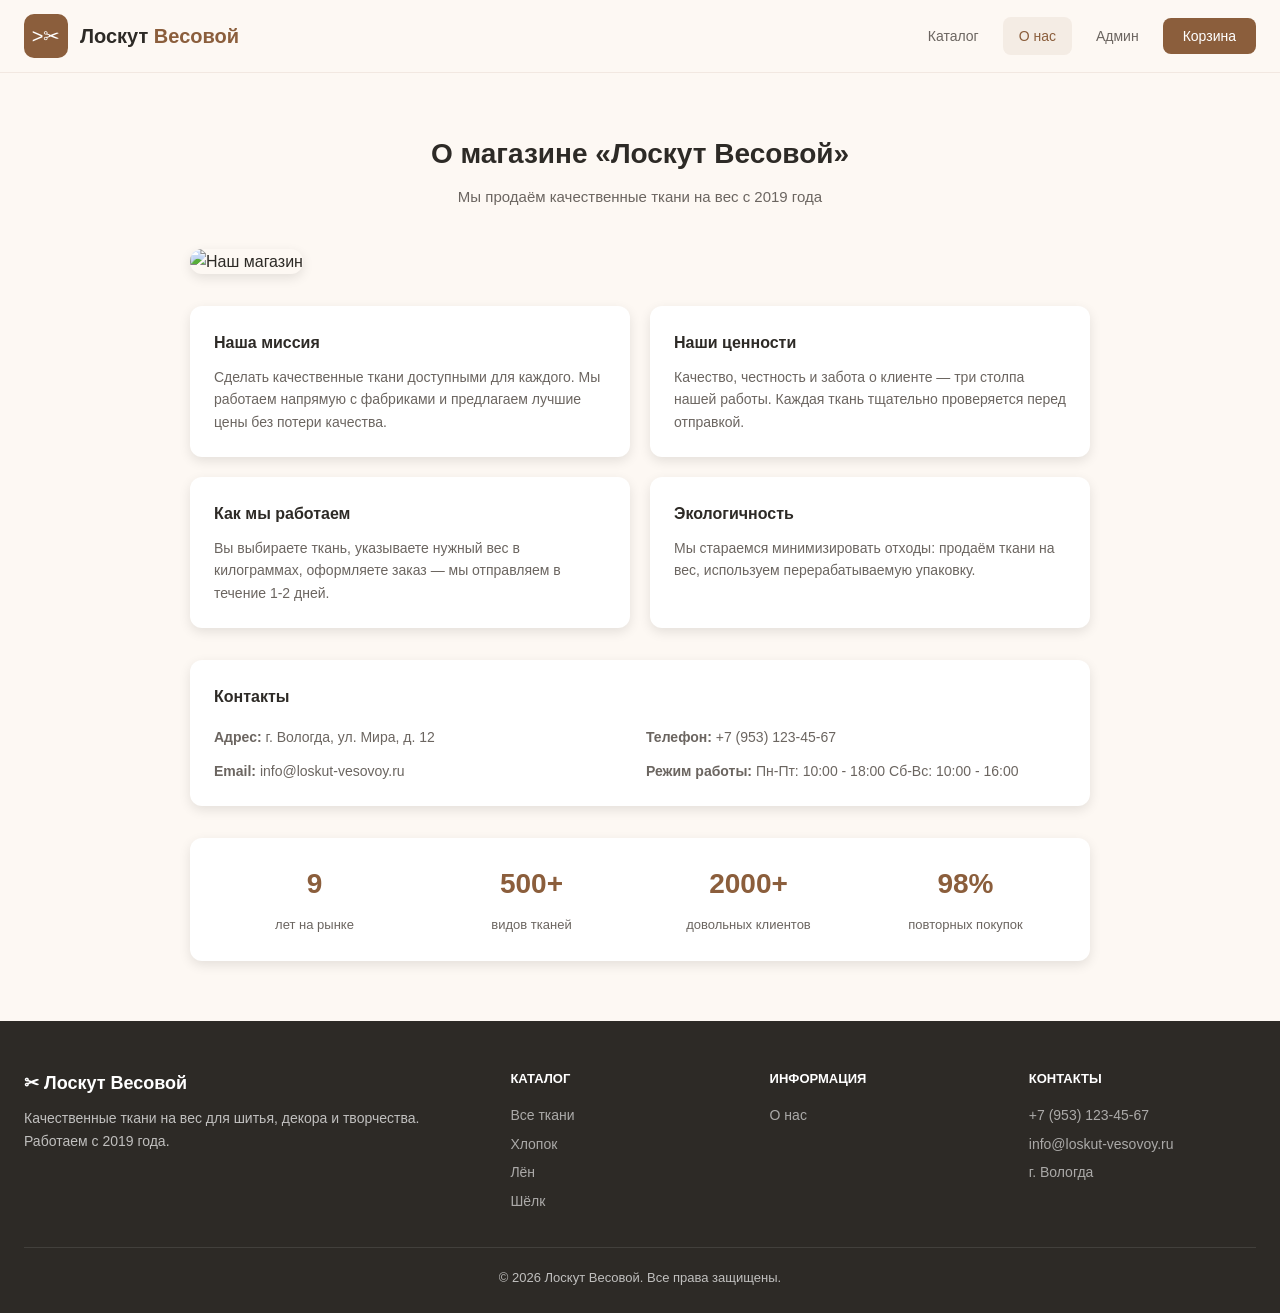
==== about.html @ c911f37b "Update about.html" ====
<!DOCTYPE html>
<html lang="ru">
<head>
    <meta charset="UTF-8">
    <meta name="viewport" content="width=device-width, initial-scale=1.0">
    <title>О нас — Лоскут Весовой</title>
    <link href="https://cdn.jsdelivr.net/npm/@fontsource/open-sans@4.5.14/index.min.css" rel="stylesheet">
    <link href="https://cdn.jsdelivr.net/npm/@fontsource/montserrat@4.5.14/index.min.css" rel="stylesheet">
    <link rel="stylesheet" href="styles.css">
</head>
<body>

<header class="header" id="header">
    <div class="header-inner">
        <a href="index.html" class="logo">
            <div class="logo-icon">>✂</div>
            <div class="logo-text">Лоскут <span>Весовой</span></div>
        </a>
        <nav class="nav">
            <a href="index.html" class="nav-link">Каталог</a>
            <a href="about.html" class="nav-link active">О нас</a>
            <a href="index.html#admin" class="nav-link" id="nav-admin-link">Админ</a>
            <button class="cart-btn" onclick="toggleCart()">
                Корзина
                <span class="cart-badge" id="cartBadge" style="display:none">0</span>
            </button>
        </nav>
    </div>
</header>

<!-- About Content -->
<main class="about-page">
    <section class="section">
        <div class="section-header">
            <h2>О магазине «Лоскут Весовой»</h2>
            <p>Мы продаём качественные ткани на вес с 2019 года</p>
        </div>
        
        <div class="about-container">
            <img src="https://image.qwenlm.ai/public_source/76bb5dd4-4f72-4671-b805-d03a52364dad/1494b6eea-ac2d-4dbd-a300-8e0dd8432d26.png" 
                 alt="Наш магазин" class="about-image">
            
            <div class="about-grid">
                <div class="about-card">
                    <h3>Наша миссия</h3>
                    <p>Сделать качественные ткани доступными для каждого. Мы работаем напрямую с фабриками и предлагаем лучшие цены без потери качества.</p>
                </div>
                <div class="about-card">
                    <h3>Наши ценности</h3>
                    <p>Качество, честность и забота о клиенте — три столпа нашей работы. Каждая ткань тщательно проверяется перед отправкой.</p>
                </div>
                <div class="about-card">
                    <h3>Как мы работаем</h3>
                    <p>Вы выбираете ткань, указываете нужный вес в килограммах, оформляете заказ — мы отправляем в течение 1-2 дней.</p>
                </div>
                <div class="about-card">
                    <h3>Экологичность</h3>
                    <p>Мы стараемся минимизировать отходы: продаём ткани на вес, используем перерабатываемую упаковку.</p>
                </div>
            </div>

            <div class="contacts-card">
                <h3>Контакты</h3>
                <div class="contacts-grid">
                    <div><strong>Адрес:</strong> г. Вологда, ул. Мира, д. 12</div>
                    <div><strong>Телефон:</strong> +7 (953) 123-45-67</div>
                    <div><strong>Email:</strong> info@loskut-vesovoy.ru</div>
                    <div><strong>Режим работы:</strong> Пн-Пт: 10:00 - 18:00
                    Сб-Вс: 10:00 - 16:00</div>
                </div>
            </div>

            <div class="about-stats">
                <div class="stat-item">
                    <span class="stat-number">9</span>
                    <span class="stat-label">лет на рынке</span>
                </div>
                <div class="stat-item">
                    <span class="stat-number">500+</span>
                    <span class="stat-label">видов тканей</span>
                </div>
                <div class="stat-item">
                    <span class="stat-number">2000+</span>
                    <span class="stat-label">довольных клиентов</span>
                </div>
                <div class="stat-item">
                    <span class="stat-number">98%</span>
                    <span class="stat-label">повторных покупок</span>
                </div>
            </div>
        </div>
    </section>
</main>

<footer class="footer">
    <div class="footer-inner">
        <div class="footer-brand">
            <h3>✂ Лоскут Весовой</h3>
            <p>Качественные ткани на вес для шитья, декора и творчества. Работаем с 2019 года.</p>
        </div>
        <div class="footer-col">
            <h4>Каталог</h4>
            <a href="index.html">Все ткани</a>
            <a href="index.html?cat=cotton">Хлопок</a>
            <a href="index.html?cat=linen">Лён</a>
            <a href="index.html?cat=silk">Шёлк</a>
        </div>
        <div class="footer-col">
            <h4>Информация</h4>
            <a href="about.html" class="active">О нас</a>
        </div>
        <div class="footer-col">
            <h4>Контакты</h4>
            <a>+7 (953) 123-45-67</a>
            <a>info@loskut-vesovoy.ru</a>
            <a>г. Вологда</a>
        </div>
    </div>
    <div class="footer-bottom">© 2026 Лоскут Весовой. Все права защищены.</div>
</footer>

<div class="cart-overlay" id="cartOverlay" onclick="toggleCart()"></div>
<div class="cart-sidebar" id="cartSidebar">
    <div class="cart-header">
        <h3>Корзина</h3>
        <button class="cart-close" onclick="toggleCart()">✕</button>
    </div>
    <div class="cart-items" id="cartItems"></div>
    <div class="cart-footer" id="cartFooter" style="display:none;">
        <div class="cart-total">
            <span class="cart-total-label">Итого:</span>
            <span class="cart-total-value" id="cartTotal">0 ₽</span>
        </div>
        <button class="checkout-btn" onclick="openCheckout()">Оформить заказ</button>
    </div>
</div>

<div class="toast-container" id="toastContainer"></div>

<script src="js/script.js"></script>
<script>
    document.addEventListener('DOMContentLoaded', () => {
        document.querySelectorAll('.nav-link').forEach(link => link.classList.remove('active'));
        document.querySelector('a[href="about.html"]')?.classList.add('active');
        if (typeof updateCartUI === 'function') {
            updateCartUI();
        }
    });
</script>
</body>
</html>
---- styles.css ----
/* ===== RESET & BASE ===== */
* { margin: 0; padding: 0; box-sizing: border-box; }

:root {
    --primary: #8B5E3C;
    --primary-dark: #6B4226;
    --bg: #FDF8F3;
    --bg-card: #FFFFFF;
    --text: #2D2A26;
    --text-light: #6B6560;
    --success: #4A7C59;
    --danger: #C45B4A;
    --shadow: 0 4px 12px rgba(0,0,0,0.1);
    --radius: 12px;
    --radius-sm: 8px;
}

body {
    font-family: 'Open Sans', sans-serif;
    background: var(--bg);
    color: var(--text);
    line-height: 1.6;
}

h1, h2, h3, h4 { font-family: 'Montserrat', sans-serif; }

/* ===== HEADER ===== */
.header {
    position: fixed; top: 0; left: 0; right: 0; z-index: 1000;
    background: rgba(253, 248, 243, 0.95);
    border-bottom: 1px solid rgba(139, 94, 60, 0.1);
}
.header-inner {
    max-width: 1280px; margin: 0 auto; padding: 0 24px;
    display: flex; align-items: center; justify-content: space-between;
    height: 72px;
}
.logo { display: flex; align-items: center; gap: 12px; text-decoration: none; color: var(--text); }
.logo-icon {
    width: 44px; height: 44px; background: var(--primary);
    border-radius: 10px; display: flex; align-items: center; justify-content: center;
    color: white; font-size: 20px;
}
.logo-text { font-weight: 700; font-size: 20px; }
.logo-text span { color: var(--primary); }

.nav { display: flex; align-items: center; gap: 8px; }
.nav-link {
    padding: 8px 16px; border-radius: var(--radius-sm);
    text-decoration: none; color: var(--text-light);
    font-size: 14px; border: none; background: none; cursor: pointer;
}
.nav-link:hover, .nav-link.active { color: var(--primary); background: rgba(139, 94, 60, 0.08); }

.cart-btn {
    position: relative; display: flex; align-items: center; gap: 8px;
    padding: 10px 20px; background: var(--primary); color: white;
    border: none; border-radius: var(--radius-sm); font-size: 14px; cursor: pointer;
}
.cart-badge {
    position: absolute; top: -6px; right: -6px;
    background: var(--danger); color: white;
    width: 22px; height: 22px; border-radius: 50%;
    display: flex; align-items: center; justify-content: center;
    font-size: 11px; border: 2px solid var(--bg);
}

/* ===== HERO ===== */
.hero { margin-top: 72px; padding: 60px 24px; background: linear-gradient(135deg, #FDF8F3, #F5EDE3); }
.hero-inner { max-width: 1280px; margin: 0 auto; display: grid; grid-template-columns: 1fr 1fr; gap: 40px; align-items: center; }
.hero-content h1 { font-size: 40px; margin-bottom: 16px; }
.hero-content h1 span { color: var(--primary); }
.hero-content p { font-size: 16px; color: var(--text-light); margin-bottom: 24px; }
.hero-buttons { display: flex; gap: 12px; flex-wrap: wrap; }
.hero-image img { width: 100%; border-radius: var(--radius); }
.hero-stats { display: flex; gap: 32px; margin-top: 32px; padding-top: 24px; border-top: 1px solid rgba(139, 94, 60, 0.1); }
.stat-number { font-size: 24px; font-weight: 700; color: var(--primary); }
.stat-label { font-size: 13px; color: var(--text-light); }

/* ===== BUTTONS ===== */
.btn-primary, .btn-secondary {
    padding: 12px 24px; border-radius: var(--radius-sm);
    font-size: 14px; font-weight: 600; cursor: pointer; border: none;
    display: inline-flex; align-items: center; gap: 8px;
}
.btn-primary { background: var(--primary); color: white; }
.btn-primary:hover { background: var(--primary-dark); }
.btn-secondary { background: transparent; color: var(--primary); border: 2px solid var(--primary); }
.btn-secondary:hover { background: rgba(139, 94, 60, 0.08); }
.btn-small { padding: 8px 16px; font-size: 13px; }
.btn-secondary.danger { border-color: var(--danger); color: var(--danger); }

/* ===== SECTIONS ===== */
.section { padding: 60px 24px; max-width: 1280px; margin: 0 auto; }
.section-header { text-align: center; margin-bottom: 40px; }
.section-header h2 { font-size: 28px; margin-bottom: 8px; }
.section-header p { color: var(--text-light); font-size: 15px; }

/* ===== CATEGORIES ===== */
.categories { display: flex; justify-content: center; gap: 10px; margin-bottom: 32px; flex-wrap: wrap; }
.category-btn {
    padding: 8px 20px; border: 2px solid rgba(139, 94, 60, 0.15);
    background: transparent; border-radius: 50px; font-size: 14px; cursor: pointer;
}
.category-btn:hover, .category-btn.active { border-color: var(--primary); color: var(--primary); }
.category-btn.active { background: var(--primary); color: white; }

/* ===== PRODUCTS GRID ===== */
.products-grid { display: grid; grid-template-columns: repeat(auto-fill, minmax(260px, 1fr)); gap: 20px; }
.product-card {
    background: var(--bg-card); border-radius: var(--radius); overflow: hidden;
    box-shadow: var(--shadow); cursor: pointer; transition: transform 0.2s;
}
.product-card:hover { transform: translateY(-4px); }
.product-image { position: relative; height: 200px; overflow: hidden; }
.product-image img { width: 100%; height: 100%; object-fit: cover; }
.product-badge {
    position: absolute; top: 10px; left: 10px; padding: 4px 10px;
    border-radius: 50px; font-size: 11px; font-weight: 600; color: white;
}
.badge-new { background: var(--success); }
.badge-sale { background: var(--danger); }
.badge-hit { background: var(--primary); }
.product-info { padding: 16px; }
.product-category { font-size: 11px; color: var(--primary); text-transform: uppercase; font-weight: 600; }
.product-name { font-size: 16px; font-weight: 700; margin: 4px 0 8px; }
.product-desc { font-size: 13px; color: var(--text-light); margin-bottom: 12px; }
.product-footer { display: flex; align-items: center; justify-content: space-between; }
.product-price { font-size: 18px; font-weight: 700; color: var(--primary); }
.product-price small { font-size: 12px; font-weight: 400; color: var(--text-light); }
.add-to-cart {
    padding: 8px 16px; background: var(--primary); color: white;
    border: none; border-radius: var(--radius-sm); font-size: 13px; cursor: pointer;
}
.add-to-cart:hover { background: var(--primary-dark); }
.add-to-cart.added { background: var(--success); }

/* ===== FEATURES ===== */
.features { background: linear-gradient(135deg, #F5EDE3, #FDF8F3); padding: 60px 24px; }
.features-grid { max-width: 1280px; margin: 0 auto; display: grid; grid-template-columns: repeat(4, 1fr); gap: 20px; }
.feature-card {
    text-align: center; padding: 24px; background: var(--bg-card);
    border-radius: var(--radius); box-shadow: var(--shadow);
}
.feature-icon {
    width: 48px; height: 48px; margin: 0 auto 12px;
    background: rgba(139, 94, 60, 0.1); border-radius: 10px;
    display: flex; align-items: center; justify-content: center; font-size: 20px;
}
.feature-card h3 { font-size: 14px; margin-bottom: 6px; }
.feature-card p { font-size: 13px; color: var(--text-light); }

/* ===== ABOUT PAGE ===== */
.about-image { width: 100%; border-radius: var(--radius); margin-bottom: 24px; }
.about-grid { display: grid; grid-template-columns: 1fr 1fr; gap: 20px; margin-bottom: 24px; }
.about-card, .contacts-card {
    background: var(--bg-card); padding: 20px; border-radius: var(--radius);
    box-shadow: var(--shadow);
}
.about-card h3, .contacts-card h3 { font-size: 16px; margin-bottom: 8px; }
.about-card p { font-size: 14px; color: var(--text-light); }
.contacts-grid { display: grid; grid-template-columns: 1fr 1fr; gap: 10px; font-size: 14px; color: var(--text-light); }

/* ===== ADMIN PANEL ===== */
.admin-section { display: none; padding: 60px 24px; max-width: 1280px; margin: 0 auto; }
.admin-section.visible { display: block; }
.admin-header { display: flex; align-items: center; justify-content: space-between; margin-bottom: 24px; flex-wrap: wrap; gap: 12px; }
.admin-header h2 { font-size: 24px; }
.admin-actions { display: flex; gap: 10px; }
.admin-stats { display: grid; grid-template-columns: repeat(3, 1fr); gap: 16px; margin-bottom: 24px; }
.admin-stat-card { background: var(--bg-card); border-radius: var(--radius); padding: 20px; box-shadow: var(--shadow); text-align: center; }
.admin-stat-card .stat-label { font-size: 12px; color: var(--text-light); text-transform: uppercase; }
.admin-stat-card .stat-number { font-size: 28px; margin-top: 4px; }
.orders-table-wrapper { background: var(--bg-card); border-radius: var(--radius); box-shadow: var(--shadow); overflow-x: auto; }
.orders-table { width: 100%; border-collapse: collapse; min-width: 700px; }
.orders-table th, .orders-table td { padding: 12px 16px; text-align: left; font-size: 13px; border-bottom: 1px solid rgba(139, 94, 60, 0.06); }
.orders-table th { background: rgba(139, 94, 60, 0.05); font-weight: 600; color: var(--text-light); text-transform: uppercase; }
.delete-order-btn {
    padding: 4px 10px; background: rgba(196, 91, 74, 0.1); color: var(--danger);
    border: none; border-radius: 6px; font-size: 12px; cursor: pointer;
}
.no-orders { text-align: center; padding: 40px 20px; color: var(--text-light); }
.no-orders-icon { font-size: 40px; margin-bottom: 12px; }

/* ===== FOOTER ===== */
.footer { background: var(--text); color: rgba(255,255,255,0.7); padding: 48px 24px 24px; }
.footer-inner { max-width: 1280px; margin: 0 auto; display: grid; grid-template-columns: 2fr 1fr 1fr 1fr; gap: 32px; }
.footer-brand h3 { color: white; font-size: 18px; margin-bottom: 10px; }
.footer-brand p { font-size: 14px; }
.footer-col h4 { color: white; font-size: 13px; text-transform: uppercase; margin-bottom: 12px; }
.footer-col a { display: block; color: rgba(255,255,255,0.6); text-decoration: none; font-size: 14px; padding: 3px 0; cursor: pointer; }
.footer-col a:hover { color: white; }
.footer-bottom { max-width: 1280px; margin: 32px auto 0; padding-top: 20px; border-top: 1px solid rgba(255,255,255,0.1); text-align: center; font-size: 13px; }

/* ===== PAGE VISIBILITY ===== */
.page-hidden { display: none !important; }

/* ===== CART SIDEBAR ===== */
.cart-overlay {
    position: fixed; top: 0; left: 0; right: 0; bottom: 0;
    background: rgba(0,0,0,0.5); z-index: 2000;
    opacity: 0; visibility: hidden; transition: all 0.3s;
}
.cart-overlay.open { opacity: 1; visibility: visible; }
.cart-sidebar {
    position: fixed; top: 0; right: -400px; width: 400px; max-width: 100vw;
    height: 100vh; background: var(--bg); z-index: 2001;
    transition: right 0.3s; display: flex; flex-direction: column;
}
.cart-sidebar.open { right: 0; }
.cart-header { padding: 20px; border-bottom: 1px solid rgba(139,94,60,0.1); display: flex; align-items: center; justify-content: space-between; }
.cart-close { width: 36px; height: 36px; border: none; background: rgba(139,94,60,0.08); border-radius: 8px; cursor: pointer; font-size: 18px; }
.cart-items { flex: 1; overflow-y: auto; padding: 16px 20px; }
.cart-empty { text-align: center; padding: 40px 20px; color: var(--text-light); }
.cart-empty-icon { font-size: 40px; margin-bottom: 12px; }
.cart-item { display: flex; gap: 12px; padding: 12px 0; border-bottom: 1px solid rgba(139,94,60,0.08); }
.cart-item-image { width: 64px; height: 64px; border-radius: var(--radius-sm); object-fit: cover; }
.cart-item-info { flex: 1; }
.cart-item-name { font-weight: 600; font-size: 14px; margin-bottom: 4px; }
.cart-item-price { color: var(--primary); font-weight: 600; font-size: 14px; }
.cart-item-controls { display: flex; align-items: center; gap: 8px; margin-top: 6px; }
.qty-btn {
    width: 28px; height: 28px; border: 1px solid rgba(139,94,60,0.2);
    background: transparent; border-radius: 6px; font-size: 14px; cursor: pointer;
}
.qty-value { font-weight: 600; font-size: 13px; min-width: 20px; text-align: center; }
.cart-item-remove { background: none; border: none; color: var(--danger); cursor: pointer; font-size: 12px; }
.cart-footer { padding: 20px; border-top: 1px solid rgba(139,94,60,0.1); background: var(--bg-card); }
.cart-total { display: flex; justify-content: space-between; margin-bottom: 12px; }
.cart-total-label { font-size: 15px; color: var(--text-light); }
.cart-total-value { font-size: 20px; font-weight: 700; color: var(--primary); }
.checkout-btn {
    width: 100%; padding: 14px; background: var(--primary); color: white;
    border: none; border-radius: var(--radius-sm); font-size: 15px; cursor: pointer;
}
.checkout-btn:hover { background: var(--primary-dark); }

/* ===== MODALS ===== */
.modal-overlay {
    position: fixed; top: 0; left: 0; right: 0; bottom: 0;
    background: rgba(0,0,0,0.6); z-index: 3000;
    display: flex; align-items: center; justify-content: center;
    opacity: 0; visibility: hidden; transition: all 0.3s; padding: 20px;
}
.modal-overlay.open { opacity: 1; visibility: visible; }
.modal {
    background: var(--bg); border-radius: var(--radius);
    width: 100%; max-width: 520px; max-height: 90vh; overflow-y: auto;
}
.modal-product { max-width: 900px; }
.modal-header { padding: 20px; border-bottom: 1px solid rgba(139,94,60,0.1); display: flex; align-items: center; justify-content: space-between; }
.modal-header h3 { font-size: 18px; }
.modal-close { width: 32px; height: 32px; border: none; background: rgba(139,94,60,0.08); border-radius: 8px; cursor: pointer; font-size: 16px; }
.modal-body { padding: 20px; }

/* ===== PRODUCT MODAL CONTENT ===== */
.pd-grid { display: grid; grid-template-columns: 1fr 1fr; gap: 24px; }
.pd-main-image { width: 100%; aspect-ratio: 1; border-radius: var(--radius); overflow: hidden; background: #f5f0eb; }
.pd-main-image img { width: 100%; height: 100%; object-fit: cover; }
.pd-thumbnails { display: flex; gap: 8px; margin-top: 12px; }
.pd-thumb { width: 60px; height: 60px; border-radius: var(--radius-sm); overflow: hidden; cursor: pointer; border: 2px solid transparent; }
.pd-thumb.active { border-color: var(--primary); }
.pd-thumb img { width: 100%; height: 100%; object-fit: cover; }
.pd-info .pd-category {
    display: inline-block; padding: 4px 10px; background: rgba(139,94,60,0.08);
    color: var(--primary); border-radius: 50px; font-size: 11px; font-weight: 600;
    text-transform: uppercase; margin-bottom: 8px;
}
.pd-info .pd-name { font-size: 24px; font-weight: 700; margin-bottom: 8px; }
.pd-info .pd-rating { display: flex; align-items: center; gap: 6px; margin-bottom: 16px; font-size: 14px; }
.pd-info .pd-stars { color: #F5A623; }
.pd-price-block {
    display: flex; align-items: baseline; gap: 12px; margin-bottom: 20px;
    padding: 16px; background: rgba(139,94,60,0.04); border-radius: var(--radius);
}
.pd-price { font-size: 28px; font-weight: 700; color: var(--primary); }
.pd-price-unit { font-size: 14px; color: var(--text-light); }
.pd-desc { color: var(--text-light); font-size: 14px; margin-bottom: 20px; }
.pd-section-title { font-size: 13px; font-weight: 700; text-transform: uppercase; margin-bottom: 10px; }
.pd-quick-weights { display: flex; gap: 6px; margin-bottom: 16px; flex-wrap: wrap; }
.pd-quick-weight {
    padding: 6px 14px; border: 1px solid rgba(139,94,60,0.15);
    background: transparent; border-radius: 50px; font-size: 12px; cursor: pointer;
}
.pd-quick-weight:hover, .pd-quick-weight.active { border-color: var(--primary); color: var(--primary); }
.pd-quick-weight.active { background: var(--primary); color: white; }
.pd-weight-selector {
    display: flex; align-items: center; gap: 12px; margin-bottom: 20px;
    padding: 12px; background: var(--bg-card); border-radius: var(--radius-sm);
    border: 2px solid rgba(139,94,60,0.1);
}
.pd-weight-label { font-size: 13px; font-weight: 600; min-width: 50px; }
.pd-weight-controls { display: flex; align-items: center; gap: 0; }
.pd-weight-btn {
    width: 36px; height: 36px; border: 1px solid rgba(139,94,60,0.2);
    background: transparent; font-size: 16px; cursor: pointer;
}
.pd-weight-btn:first-child { border-radius: var(--radius-sm) 0 0 var(--radius-sm); }
.pd-weight-btn:last-child { border-radius: 0 var(--radius-sm) var(--radius-sm) 0; }
.pd-weight-value {
    width: 50px; height: 36px; border: 1px solid rgba(139,94,60,0.2);
    border-left: none; border-right: none; text-align: center; font-size: 14px; font-weight: 600;
}
.pd-weight-unit { font-size: 13px; color: var(--text-light); }
.pd-weight-total { margin-left: auto; font-size: 16px; font-weight: 700; color: var(--primary); }
.pd-actions { display: flex; gap: 10px; margin-bottom: 20px; }
.pd-add-btn {
    flex: 1; padding: 12px; background: var(--primary); color: white;
    border: none; border-radius: var(--radius-sm); font-size: 14px; cursor: pointer;
}
.pd-add-btn:hover { background: var(--primary-dark); }
.pd-add-btn.added { background: var(--success); }
.pd-fav-btn {
    width: 44px; height: 44px; border: 2px solid rgba(139,94,60,0.15);
    background: transparent; border-radius: var(--radius-sm); font-size: 18px; cursor: pointer;
}
.pd-fav-btn:hover, .pd-fav-btn.active { border-color: var(--danger); color: var(--danger); }
.pd-features { display: grid; grid-template-columns: 1fr 1fr; gap: 8px; margin-bottom: 20px; }
.pd-feature {
    display: flex; align-items: center; gap: 8px; padding: 10px;
    background: rgba(139,94,60,0.03); border-radius: var(--radius-sm); font-size: 12px;
}
.pd-feature strong { display: block; color: var(--text); }

/* Tabs */
.pd-tabs { margin-top: 24px; }
.pd-tab-headers { display: flex; border-bottom: 2px solid rgba(139,94,60,0.1); margin-bottom: 16px; }
.pd-tab-header {
    padding: 10px 20px; border: none; background: none; font-size: 13px;
    cursor: pointer; color: var(--text-light); border-bottom: 2px solid transparent; margin-bottom: -2px;
}
.pd-tab-header:hover, .pd-tab-header.active { color: var(--primary); }
.pd-tab-header.active { border-bottom-color: var(--primary); }
.pd-tab-content { display: none; }
.pd-tab-content.active { display: block; }
.pd-specs-table { width: 100%; font-size: 13px; }
.pd-specs-table tr { border-bottom: 1px solid rgba(139,94,60,0.06); }
.pd-specs-table td { padding: 8px 0; }
.pd-specs-table td:first-child { color: var(--text-light); width: 45%; }
.pd-care-list { list-style: none; font-size: 13px; color: var(--text-light); }
.pd-care-list li { padding: 6px 0; display: flex; align-items: center; gap: 10px; }
.pd-care-list li::before { content: '•'; color: var(--primary); font-weight: bold; }

/* Related products in modal */
.pd-related { margin-top: 24px; padding-top: 20px; border-top: 1px solid rgba(139,94,60,0.1); }
.pd-related h4 { font-size: 16px; margin-bottom: 16px; }
.pd-related .products-grid { grid-template-columns: repeat(2, 1fr); gap: 16px; }

/* ===== CHECKOUT FORM ===== */
.form-group { margin-bottom: 16px; }
.form-label { display: block; font-size: 12px; font-weight: 600; color: var(--text-light); margin-bottom: 4px; text-transform: uppercase; }
.form-input {
    width: 100%; padding: 10px 14px; border: 2px solid rgba(139,94,60,0.15);
    border-radius: var(--radius-sm); font-size: 14px; background: var(--bg-card);
}
.form-input:focus { outline: none; border-color: var(--primary); }
.form-row { display: grid; grid-template-columns: 1fr 1fr; gap: 12px; }
textarea.form-input { resize: vertical; min-height: 70px; }
.order-summary { background: rgba(139,94,60,0.05); border-radius: var(--radius-sm); padding: 14px; margin-bottom: 20px; font-size: 13px; }
.order-summary h4 { font-size: 13px; margin-bottom: 10px; color: var(--text-light); }
.order-summary-item { display: flex; justify-content: space-between; padding: 3px 0; }
.order-summary-total { display: flex; justify-content: space-between; font-weight: 700; margin-top: 8px; padding-top: 8px; border-top: 1px solid rgba(139,94,60,0.15); }
.submit-order-btn {
    width: 100%; padding: 14px; background: var(--success); color: white;
    border: none; border-radius: var(--radius-sm); font-size: 15px; cursor: pointer;
}
.submit-order-btn:hover { background: #3D6B4C; }

/* Success message */
.success-message { text-align: center; padding: 32px 16px; }
.success-icon {
    width: 64px; height: 64px; background: rgba(74,124,89,0.1);
    border-radius: 50%; display: flex; align-items: center; justify-content: center;
    margin: 0 auto 16px; font-size: 28px;
}
.success-message h3 { font-size: 20px; margin-bottom: 6px; }
.success-message p { color: var(--text-light); font-size: 14px; }

/* ===== TOAST ===== */
.toast-container { position: fixed; top: 84px; right: 20px; z-index: 5000; display: flex; flex-direction: column; gap: 8px; }
.toast {
    padding: 12px 16px; background: var(--bg-card); border-radius: var(--radius-sm);
    box-shadow: var(--shadow); font-size: 14px; border-left: 4px solid var(--success);
    animation: toastIn 0.3s, toastOut 0.3s 2.7s forwards;
}
@keyframes toastIn { from { opacity: 0; transform: translateX(50px); } to { opacity: 1; transform: translateX(0); } }
@keyframes toastOut { from { opacity: 1; transform: translateX(0); } to { opacity: 0; transform: translateX(50px); } }

/* ===== RESPONSIVE ===== */
@media (max-width: 1024px) {
    .hero-inner { grid-template-columns: 1fr; }
    .features-grid { grid-template-columns: repeat(2, 1fr); }
    .footer-inner { grid-template-columns: 1fr 1fr; }
    .pd-grid { grid-template-columns: 1fr; }
}
@media (max-width: 768px) {
    .hero-content h1 { font-size: 28px; }
    .hero-stats { gap: 20px; }
    .features-grid { grid-template-columns: 1fr; }
    .admin-stats { grid-template-columns: 1fr; }
    .form-row { grid-template-columns: 1fr; }
    .footer-inner { grid-template-columns: 1fr; }
    .cart-sidebar { width: 100vw; }
    .nav-link:not(.cart-btn) { display: none; }
    .about-grid, .contacts-grid { grid-template-columns: 1fr; }
    .pd-features { grid-template-columns: 1fr; }
    .pd-related .products-grid { grid-template-columns: 1fr; }
}

/* ===== ABOUT PAGE ===== */
.about-page { margin-top: 72px; }
.about-container { max-width: 900px; margin: 0 auto; }
.about-image { 
    width: 100%; 
    border-radius: var(--radius); 
    margin-bottom: 32px;
    box-shadow: var(--shadow);
}
.about-grid { 
    display: grid; 
    grid-template-columns: repeat(2, 1fr); 
    gap: 20px; 
    margin-bottom: 32px; 
}
.about-card {
    background: var(--bg-card); 
    padding: 24px; 
    border-radius: var(--radius);
    box-shadow: var(--shadow);
}
.about-card h3 { 
    font-size: 16px; 
    margin-bottom: 10px; 
    color: var(--text);
}
.about-card p { 
    font-size: 14px; 
    color: var(--text-light); 
    line-height: 1.6;
}
.contacts-card {
    background: var(--bg-card); 
    padding: 24px; 
    border-radius: var(--radius);
    box-shadow: var(--shadow);
    margin-bottom: 32px;
}
.contacts-card h3 { 
    font-size: 16px; 
    margin-bottom: 16px; 
}
.contacts-grid { 
    display: grid; 
    grid-template-columns: repeat(2, 1fr); 
    gap: 12px; 
    font-size: 14px; 
    color: var(--text-light);
}
.about-stats {
    display: grid; 
    grid-template-columns: repeat(4, 1fr); 
    gap: 16px;
    text-align: center;
    padding: 24px;
    background: var(--bg-card);
    border-radius: var(--radius);
    box-shadow: var(--shadow);
}
.about-stats .stat-number {
    display: block;
    font-size: 28px;
    font-weight: 700;
    color: var(--primary);
    margin-bottom: 4px;
}
.about-stats .stat-label {
    font-size: 13px;
    color: var(--text-light);
}

@media (max-width: 768px) {
    .about-grid, .contacts-grid { grid-template-columns: 1fr; }
    .about-stats { grid-template-columns: repeat(2, 1fr); }
}
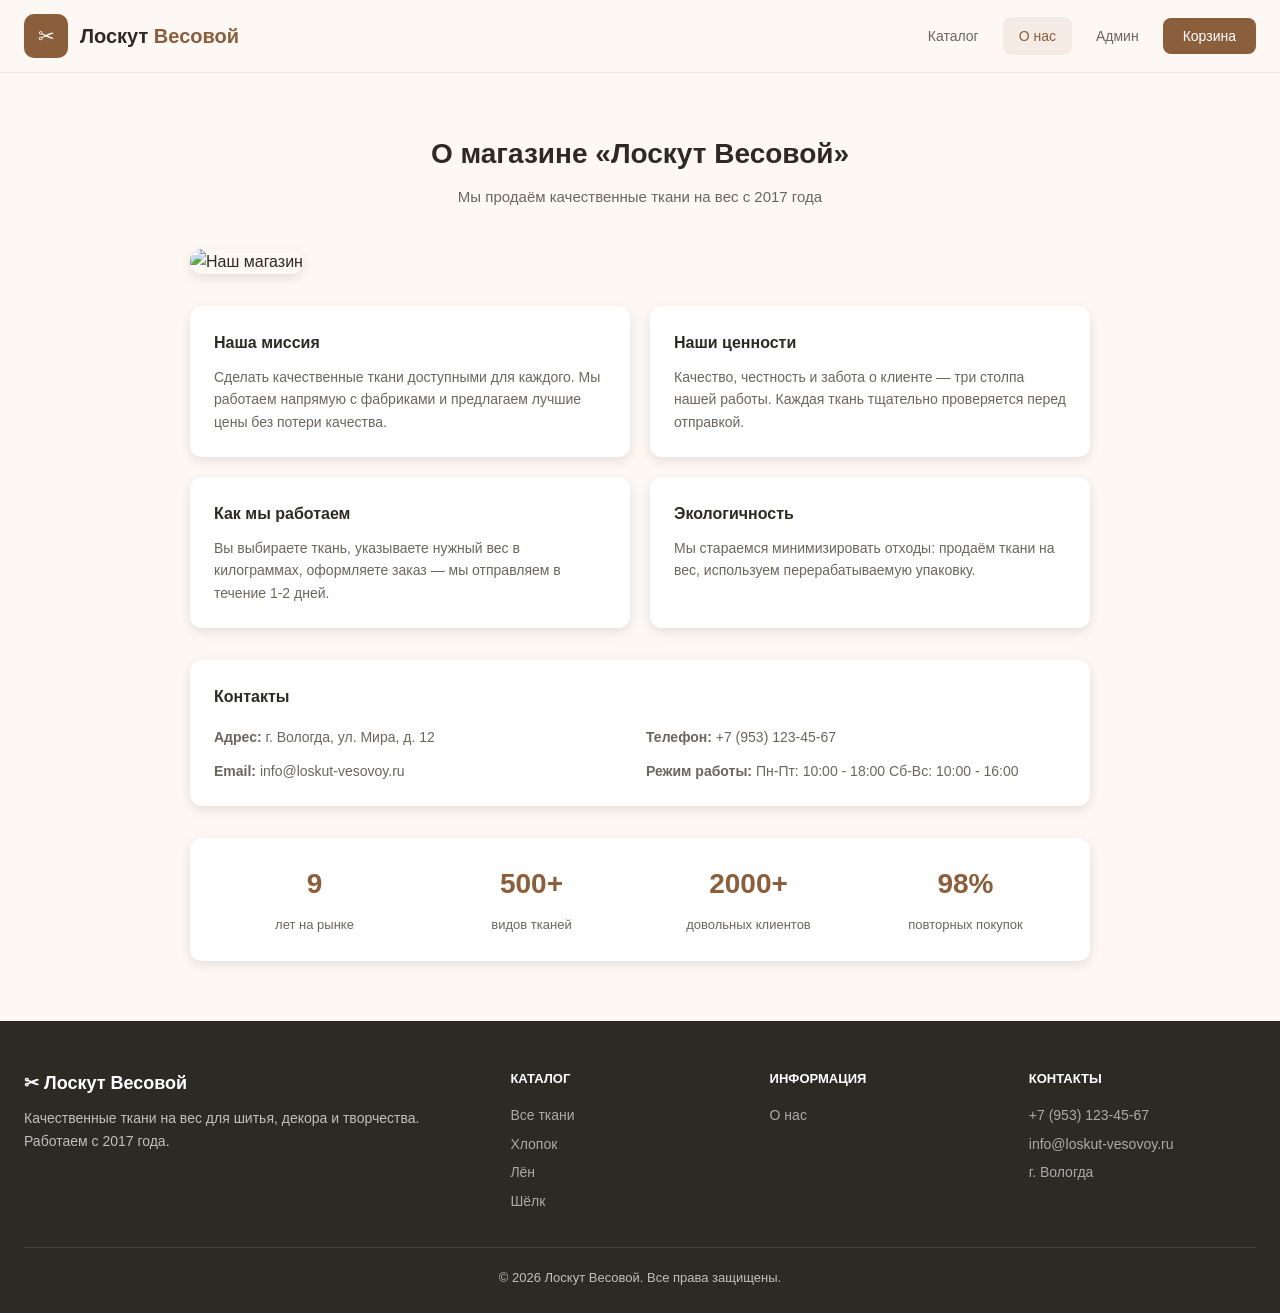
==== commit 4c72607c: "Update about.html" ====
--- a/about.html
+++ b/about.html
@@ -13,7 +13,7 @@
 <header class="header" id="header">
     <div class="header-inner">
         <a href="index.html" class="logo">
-            <div class="logo-icon">>✂</div>
+            <div class="logo-icon">✂</div>
             <div class="logo-text">Лоскут <span>Весовой</span></div>
         </a>
         <nav class="nav">
@@ -33,7 +33,7 @@
     <section class="section">
         <div class="section-header">
             <h2>О магазине «Лоскут Весовой»</h2>
-            <p>Мы продаём качественные ткани на вес с 2019 года</p>
+            <p>Мы продаём качественные ткани на вес с 2017 года</p>
         </div>
         
         <div class="about-container">
@@ -96,7 +96,7 @@
     <div class="footer-inner">
         <div class="footer-brand">
             <h3>✂ Лоскут Весовой</h3>
-            <p>Качественные ткани на вес для шитья, декора и творчества. Работаем с 2019 года.</p>
+            <p>Качественные ткани на вес для шитья, декора и творчества. Работаем с 2017 года.</p>
         </div>
         <div class="footer-col">
             <h4>Каталог</h4>
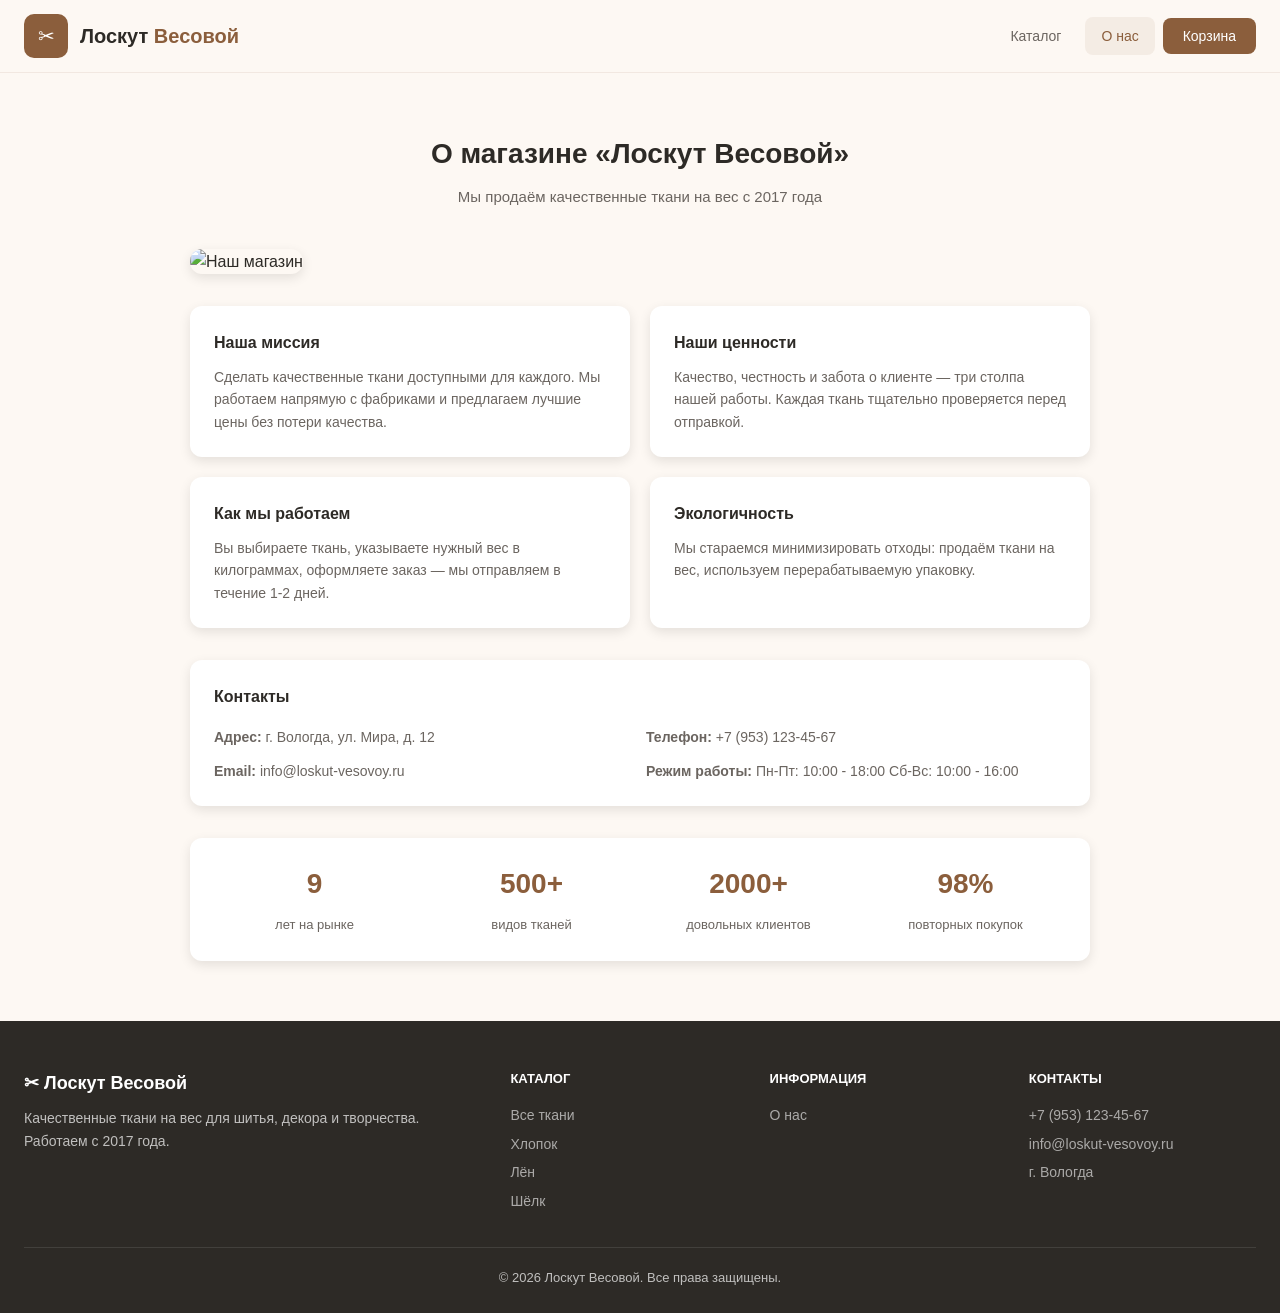
==== commit b19d5fcb: "Update about.html" ====
--- a/about.html
+++ b/about.html
@@ -19,7 +19,6 @@
         <nav class="nav">
             <a href="index.html" class="nav-link">Каталог</a>
             <a href="about.html" class="nav-link active">О нас</a>
-            <a href="index.html#admin" class="nav-link" id="nav-admin-link">Админ</a>
             <button class="cart-btn" onclick="toggleCart()">
                 Корзина
                 <span class="cart-badge" id="cartBadge" style="display:none">0</span>
@@ -37,7 +36,7 @@
         </div>
         
         <div class="about-container">
-            <img src="https://image.qwenlm.ai/public_source/76bb5dd4-4f72-4671-b805-d03a52364dad/1494b6eea-ac2d-4dbd-a300-8e0dd8432d26.png" 
+            <img src="https://sun9-44.vkuserphoto.ru/s/v1/ig2/5_1q9MCXasuMjMtDeN0YzFSYY1AgMFOT9inKOsio7Owr1drp8dqZwlHqKqdlUZB0NV6IVtLHcuM0LZtlmLwq887G.jpg?quality=95&as=32x24,48x36,72x54,108x81,160x120,240x180,360x270,480x360,540x405,640x480,720x540,1080x810,1280x960,1440x1080,2560x1920&from=bu&u=noAipVVniEblLauftdhAhV0QmAaZ3OCaRW4MWzazIz8&cs=2560x0" 
                  alt="Наш магазин" class="about-image">
             
             <div class="about-grid">
